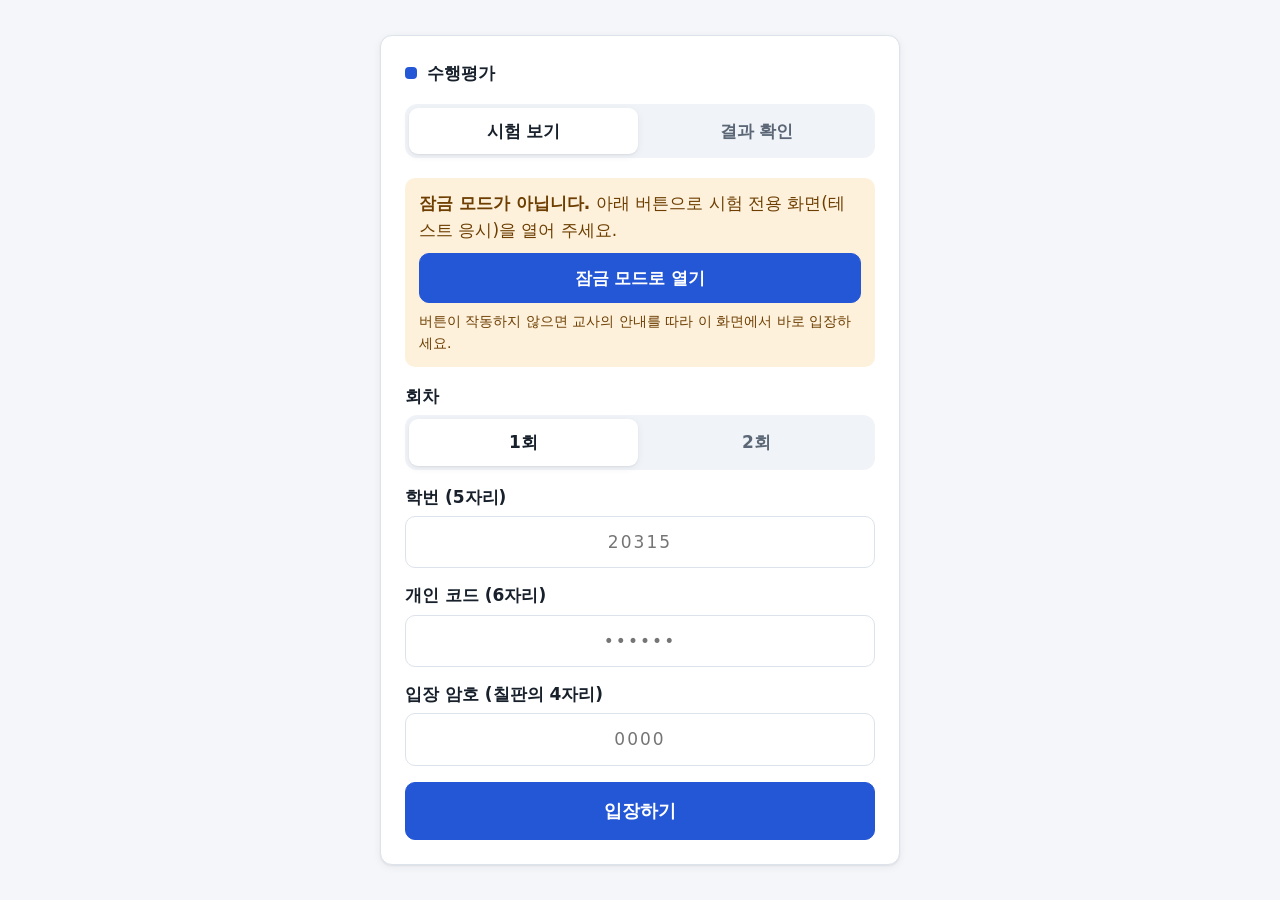
==== index.html @ e3b39c0d "문제은행 수행평가 사이트 첫 배포 학생 응시·결과 화면, 교사 관리 화면, Supabase 출제·채점 함수  Co-Authored-By: Claude Opus 5.5 <norepl" ====
<!doctype html>
<html lang="ko">
<head>
<meta charset="utf-8">
<meta name="viewport" content="width=device-width, initial-scale=1">
<title>수행평가 응시</title>
<link rel="stylesheet" href="css/style.css">
<style>
  body.exam { overflow: hidden; user-select: none; -webkit-user-select: none; }
  .brand { display: flex; align-items: center; gap: 10px; font-weight: 800; font-size: 1.05rem; }
  .brand-dot { width: 12px; height: 12px; border-radius: 4px; background: var(--primary); }
  .center-screen { min-height: 100vh; display: flex; align-items: center; justify-content: center; padding: 24px 16px; }
  .rule-list { margin: 0; padding-left: 1.2em; }
  .rule-list li + li { margin-top: 6px; }

  /* 시험 화면 */
  .exam-shell { height: 100vh; display: grid; grid-template-rows: auto 1fr auto; }
  .exam-top { display: flex; align-items: center; gap: 16px; padding: 12px 24px; background: var(--surface); border-bottom: 1px solid var(--line); }
  .timer { font-variant-numeric: tabular-nums; font-weight: 800; font-size: 1.35rem; padding: 4px 14px; border-radius: 10px; background: var(--surface-2); }
  .timer.low { background: var(--bad-soft); color: var(--bad); }
  .save-state { font-size: .85rem; color: var(--text-2); min-width: 64px; text-align: right; }
  .exam-main { display: grid; grid-template-columns: 1fr 260px; gap: 20px; padding: 20px 24px; min-height: 0; }
  .q-card { background: var(--surface); border: 1px solid var(--line); border-radius: 16px; padding: 28px 32px; overflow: auto; }
  .q-no { color: var(--primary); font-weight: 800; margin-bottom: 8px; }
  .q-stem { font-size: 1.3rem; font-weight: 700; line-height: 1.5; margin-bottom: 22px; }
  .opts { display: grid; gap: 12px; }
  .opt { display: flex; gap: 14px; align-items: flex-start; text-align: left; width: 100%; font: inherit; font-size: 1.12rem;
         background: #fff; border: 2px solid var(--line); border-radius: 14px; padding: 16px 18px; cursor: pointer; min-height: 64px; color: var(--text); }
  .opt:hover { border-color: #b9c6dd; }
  .opt .mark { flex: none; width: 34px; height: 34px; border-radius: 50%; border: 2px solid #b9c3d0; display: flex; align-items: center; justify-content: center; font-weight: 800; color: var(--text-2); }
  .opt.sel { border-color: var(--primary); background: var(--primary-soft); }
  .opt.sel .mark { background: var(--primary); border-color: var(--primary); color: #fff; }
  .side { background: var(--surface); border: 1px solid var(--line); border-radius: 16px; padding: 18px; overflow: auto; }
  .grid { display: grid; grid-template-columns: repeat(4, 1fr); gap: 8px; }
  .grid button { font: inherit; font-weight: 700; height: 48px; border-radius: 10px; border: 2px solid var(--line); background: #fff; cursor: pointer; color: var(--text); }
  .grid button.done { background: var(--primary-soft); border-color: #b8c9f3; color: var(--primary); }
  .grid button.cur { border-color: var(--primary); box-shadow: 0 0 0 2px var(--primary) inset; }
  .exam-bottom { display: flex; gap: 12px; padding: 12px 24px; background: var(--surface); border-top: 1px solid var(--line); }

  /* 워터마크: 학번 */
  .watermark { position: fixed; inset: 0; pointer-events: none; z-index: 40; opacity: .035; overflow: hidden;
               font-weight: 800; font-size: 26px; color: #000; line-height: 120px; white-space: pre; transform: rotate(-18deg) scale(1.4); }

  /* 화면 이탈 가림막 */
  .cover { position: fixed; inset: 0; z-index: 60; background: #0f172a; color: #fff; display: flex; align-items: center; justify-content: center; text-align: center; padding: 24px; }
  .cover .btn { margin-top: 18px; }

  /* 결과 */
  .score-big { font-size: 3rem; font-weight: 800; line-height: 1; }
  .review-item { border: 1px solid var(--line); border-radius: 12px; padding: 14px 16px; }
  .review-item.wrong { border-color: #efc4c4; background: #fff8f8; }
  .review-opt { padding: 4px 8px; border-radius: 8px; }
  .review-opt.answer { background: var(--good-soft); color: #0f5534; font-weight: 700; }
  .review-opt.mine-wrong { background: var(--bad-soft); color: #8a1f1f; font-weight: 700; }

  @media (max-width: 860px) {
    .exam-main { grid-template-columns: 1fr; }
    .side { display: none; }
    .q-card { padding: 20px; }
  }
  @media print { body * { display: none !important; } }
</style>
</head>
<body>
<noscript>이 페이지는 자바스크립트가 필요합니다.</noscript>

<!-- 1. 입장 -->
<section id="scr-enter" class="center-screen hidden">
  <div class="card narrow" style="width:100%">
    <div class="brand" style="margin-bottom:18px"><span class="brand-dot"></span>수행평가</div>
    <div class="tabs" role="tablist" style="margin-bottom:20px">
      <button type="button" class="on" data-tab="exam">시험 보기</button>
      <button type="button" data-tab="result">결과 확인</button>
    </div>

    <form id="f-enter" class="stack" autocomplete="off">
      <div id="lock-banner" class="notice warn hidden">
        <strong>잠금 모드가 아닙니다.</strong> 아래 버튼으로 시험 전용 화면(테스트 응시)을 열어 주세요.
        <div style="margin-top:10px"><a id="lock-link" class="btn primary block" href="#">잠금 모드로 열기</a></div>
        <div class="small" style="margin-top:8px">버튼이 작동하지 않으면 교사의 안내를 따라 이 화면에서 바로 입장하세요.</div>
      </div>
      <div id="lock-ok" class="notice good hidden">잠금 모드에서 응시 중입니다.</div>
      <div class="field">
        <label>회차</label>
        <div class="tabs" id="round-pick">
          <button type="button" class="on" data-round="1">1회</button>
          <button type="button" data-round="2">2회</button>
        </div>
      </div>
      <div class="field">
        <label for="in-sno">학번 (5자리)</label>
        <input id="in-sno" class="big-input" type="tel" inputmode="numeric" maxlength="5" placeholder="20315" required>
      </div>
      <div class="field">
        <label for="in-code">개인 코드 (6자리)</label>
        <input id="in-code" class="big-input" type="tel" inputmode="numeric" maxlength="6" placeholder="••••••" required>
      </div>
      <div class="field">
        <label for="in-pin">입장 암호 (칠판의 4자리)</label>
        <input id="in-pin" class="big-input" type="tel" inputmode="numeric" maxlength="4" placeholder="0000" required>
      </div>
      <div id="enter-msg" class="notice bad hidden" role="alert"></div>
      <button class="btn primary lg block" type="submit">입장하기</button>
    </form>

    <form id="f-result" class="stack hidden" autocomplete="off">
      <div class="field">
        <label for="r-sno">학번 (5자리)</label>
        <input id="r-sno" class="big-input" type="tel" inputmode="numeric" maxlength="5" required>
      </div>
      <div class="field">
        <label for="r-code">개인 코드 (6자리)</label>
        <input id="r-code" class="big-input" type="tel" inputmode="numeric" maxlength="6" required>
      </div>
      <div id="result-msg" class="notice bad hidden" role="alert"></div>
      <button class="btn primary lg block" type="submit">결과 보기</button>
    </form>
  </div>
</section>

<!-- 2. 시작 안내 -->
<section id="scr-guide" class="center-screen hidden">
  <div class="card narrow stack" style="width:100%">
    <div class="brand"><span class="brand-dot"></span><span id="g-title">수행평가</span></div>
    <h1 id="g-sno">학번</h1>
    <ul class="rule-list">
      <li><strong id="g-count">20</strong>문항, 제한 시간 <strong id="g-min">20</strong>분입니다. <strong>시작</strong>을 누르면 시간이 흐릅니다.</li>
      <li>답은 고를 때마다 자동으로 저장됩니다.</li>
      <li>시험 중 다른 화면으로 나가거나 전체 화면을 벗어나면 <strong>기록되고 교사 화면에 표시</strong>됩니다.</li>
      <li>복사·붙여넣기·인쇄·우클릭은 막혀 있으며, 시도하면 기록됩니다.</li>
      <li>시간이 끝나면 그때까지 고른 답으로 자동 제출됩니다.</li>
    </ul>
    <div id="guide-msg" class="notice bad hidden" role="alert"></div>
    <button id="btn-start" class="btn primary lg block" type="button">시작</button>
  </div>
</section>

<!-- 3. 시험 -->
<section id="scr-exam" class="exam-shell hidden">
  <header class="exam-top">
    <div class="brand"><span class="brand-dot"></span><span id="e-title"></span></div>
    <span class="badge" id="e-sno"></span>
    <div class="spacer"></div>
    <span class="save-state" id="e-save"></span>
    <span class="muted small" id="e-progress"></span>
    <span class="timer" id="e-timer" aria-live="off">--:--</span>
  </header>
  <main class="exam-main">
    <article class="q-card">
      <div class="q-no" id="e-qno"></div>
      <div class="q-stem" id="e-stem"></div>
      <div class="opts" id="e-opts"></div>
    </article>
    <aside class="side">
      <h3>문항 번호</h3>
      <div class="grid" id="e-grid"></div>
      <p class="small muted" style="margin-top:12px">파란 번호는 답을 고른 문항입니다.</p>
    </aside>
  </main>
  <footer class="exam-bottom">
    <button id="btn-prev" class="btn lg" type="button">← 이전</button>
    <button id="btn-next" class="btn lg" type="button">다음 →</button>
    <div class="spacer"></div>
    <button id="btn-submit" class="btn primary lg" type="button">제출하기</button>
  </footer>
  <div class="watermark" id="watermark" aria-hidden="true"></div>
</section>

<!-- 4. 제출 완료 -->
<section id="scr-done" class="center-screen hidden">
  <div class="card narrow stack" style="width:100%;text-align:center">
    <div style="font-size:3rem">✔</div>
    <h1>제출 완료</h1>
    <p id="done-msg" class="muted">답안이 제출되었습니다. 점수는 시험이 마감된 뒤 '결과 확인'에서 볼 수 있습니다.</p>
    <p class="small muted"><span id="done-count">10</span>초 뒤 첫 화면으로 돌아갑니다.</p>
    <button id="btn-home" class="btn block" type="button">첫 화면으로</button>
  </div>
</section>

<!-- 5. 결과 -->
<section id="scr-result" class="hidden">
  <div class="wrap stack" style="max-width:860px">
    <div class="row"><div class="brand"><span class="brand-dot"></span>결과 확인</div><div class="spacer"></div>
      <span class="badge" id="res-sno"></span><button id="btn-res-back" class="btn sm" type="button">나가기</button></div>
    <div id="res-body" class="stack"></div>
  </div>
</section>

<!-- 화면 이탈 가림막 -->
<div id="cover" class="cover hidden">
  <div>
    <h2>시험 화면을 벗어났습니다</h2>
    <p>이 기록은 교사 화면에 표시됩니다.<br>아래 버튼을 눌러 시험으로 돌아가세요.</p>
    <button id="btn-back" class="btn primary lg" type="button">시험으로 돌아가기</button>
  </div>
</div>

<div id="modal" class="modal-back hidden"><div class="modal" id="modal-body"></div></div>

<script src="config.js"></script>
<script src="vendor/supabase.js"></script>
<script src="js/student.js"></script>
</body>
</html>
---- css/style.css ----
:root {
  --bg: #f4f6f9;
  --surface: #ffffff;
  --surface-2: #f0f3f7;
  --line: #dde3ea;
  --text: #17202b;
  --text-2: #5b6776;
  --primary: #2457d6;
  --primary-soft: #e8eefc;
  --good: #16794a;
  --good-soft: #e3f4ea;
  --bad: #c62f2f;
  --bad-soft: #fbe9e9;
  --warn: #a35d00;
  --warn-soft: #fdf1dc;
  --radius: 12px;
  --shadow: 0 1px 2px rgba(16, 24, 40, .06), 0 2px 8px rgba(16, 24, 40, .06);
  color-scheme: light;
}
* { box-sizing: border-box; }
html, body { margin: 0; }
body {
  background: var(--bg); color: var(--text);
  font-family: "Pretendard", "Malgun Gothic", "Apple SD Gothic Neo", system-ui, sans-serif;
  font-size: 17px; line-height: 1.55; -webkit-tap-highlight-color: transparent;
}
h1, h2, h3 { line-height: 1.3; margin: 0 0 .5em; }
h1 { font-size: 1.6rem; } h2 { font-size: 1.25rem; } h3 { font-size: 1.05rem; }
p { margin: 0 0 .75em; }
.muted { color: var(--text-2); }
.small { font-size: .88rem; }
.hidden { display: none !important; }
.wrap { max-width: 1120px; margin: 0 auto; padding: 24px 16px; }
.narrow { max-width: 520px; }
.card { background: var(--surface); border: 1px solid var(--line); border-radius: var(--radius); box-shadow: var(--shadow); padding: 24px; }
.stack > * + * { margin-top: 16px; }
.row { display: flex; gap: 12px; align-items: center; flex-wrap: wrap; }
.spacer { flex: 1; }

/* 입력 */
label { display: block; font-weight: 600; margin-bottom: 6px; }
input[type=text], input[type=email], input[type=password], input[type=number], input[type=tel], select, textarea {
  width: 100%; font: inherit; padding: 12px 14px; border: 1px solid var(--line); border-radius: 10px;
  background: #fff; color: var(--text);
}
input:focus, select:focus, textarea:focus { outline: 3px solid var(--primary-soft); border-color: var(--primary); }
.field + .field { margin-top: 14px; }
.big-input { font-size: 1.5rem; letter-spacing: .12em; text-align: center; padding: 14px; }

/* 버튼 */
.btn {
  display: inline-flex; align-items: center; justify-content: center; gap: 8px;
  font: inherit; font-weight: 700; border: 1px solid var(--line); background: var(--surface); color: var(--text);
  padding: 11px 18px; border-radius: 10px; cursor: pointer; min-height: 46px; text-decoration: none;
}
.btn:hover { background: var(--surface-2); }
.btn:disabled { opacity: .5; cursor: not-allowed; }
.btn.primary { background: var(--primary); border-color: var(--primary); color: #fff; }
.btn.primary:hover { filter: brightness(1.06); }
.btn.danger { color: var(--bad); border-color: #efc4c4; }
.btn.danger.solid { background: var(--bad); color: #fff; border-color: var(--bad); }
.btn.good { background: var(--good); border-color: var(--good); color: #fff; }
.btn.block { width: 100%; }
.btn.lg { min-height: 58px; font-size: 1.15rem; padding: 14px 24px; }
.btn.sm { min-height: 36px; padding: 6px 12px; font-size: .9rem; }

/* 탭 */
.tabs { display: flex; gap: 4px; background: var(--surface-2); padding: 4px; border-radius: 12px; }
.tabs button { flex: 1; font: inherit; font-weight: 700; border: 0; background: transparent; padding: 10px 12px; border-radius: 9px; cursor: pointer; color: var(--text-2); }
.tabs button.on { background: var(--surface); color: var(--text); box-shadow: var(--shadow); }

/* 알림 */
.notice { border-radius: 10px; padding: 12px 14px; background: var(--surface-2); }
.notice.bad { background: var(--bad-soft); color: #8a1f1f; }
.notice.good { background: var(--good-soft); color: #0f5534; }
.notice.warn { background: var(--warn-soft); color: #6d3e00; }
.badge { display: inline-block; font-size: .78rem; font-weight: 700; padding: 2px 8px; border-radius: 999px; background: var(--surface-2); color: var(--text-2); white-space: nowrap; }
.badge.good { background: var(--good-soft); color: var(--good); }
.badge.bad { background: var(--bad-soft); color: var(--bad); }
.badge.warn { background: var(--warn-soft); color: var(--warn); }
.badge.primary { background: var(--primary-soft); color: var(--primary); }

/* 표 */
.table-wrap { overflow-x: auto; border: 1px solid var(--line); border-radius: var(--radius); background: var(--surface); }
table { border-collapse: collapse; width: 100%; font-size: .93rem; }
th, td { padding: 9px 12px; border-bottom: 1px solid var(--line); text-align: left; vertical-align: middle; }
th { background: var(--surface-2); font-weight: 700; white-space: nowrap; position: sticky; top: 0; }
tr:last-child td { border-bottom: 0; }
td.num, th.num { text-align: right; font-variant-numeric: tabular-nums; }
tr.alert td { background: var(--bad-soft); }
tr.dim td { color: var(--text-2); background: #fafbfc; }

/* 모달 */
.modal-back { position: fixed; inset: 0; background: rgba(15, 23, 42, .45); display: flex; align-items: center; justify-content: center; padding: 16px; z-index: 50; }
.modal { background: var(--surface); border-radius: 16px; max-width: 560px; width: 100%; max-height: 90vh; overflow: auto; padding: 24px; box-shadow: 0 20px 50px rgba(0,0,0,.25); }

/* 토스트 */
.toast { position: fixed; left: 50%; bottom: 28px; transform: translateX(-50%); background: #1f2937; color: #fff; padding: 12px 18px; border-radius: 10px; z-index: 80; font-weight: 600; box-shadow: var(--shadow); max-width: calc(100% - 32px); }

@media (max-width: 640px) {
  .card { padding: 18px; }
  body { font-size: 16px; }
}
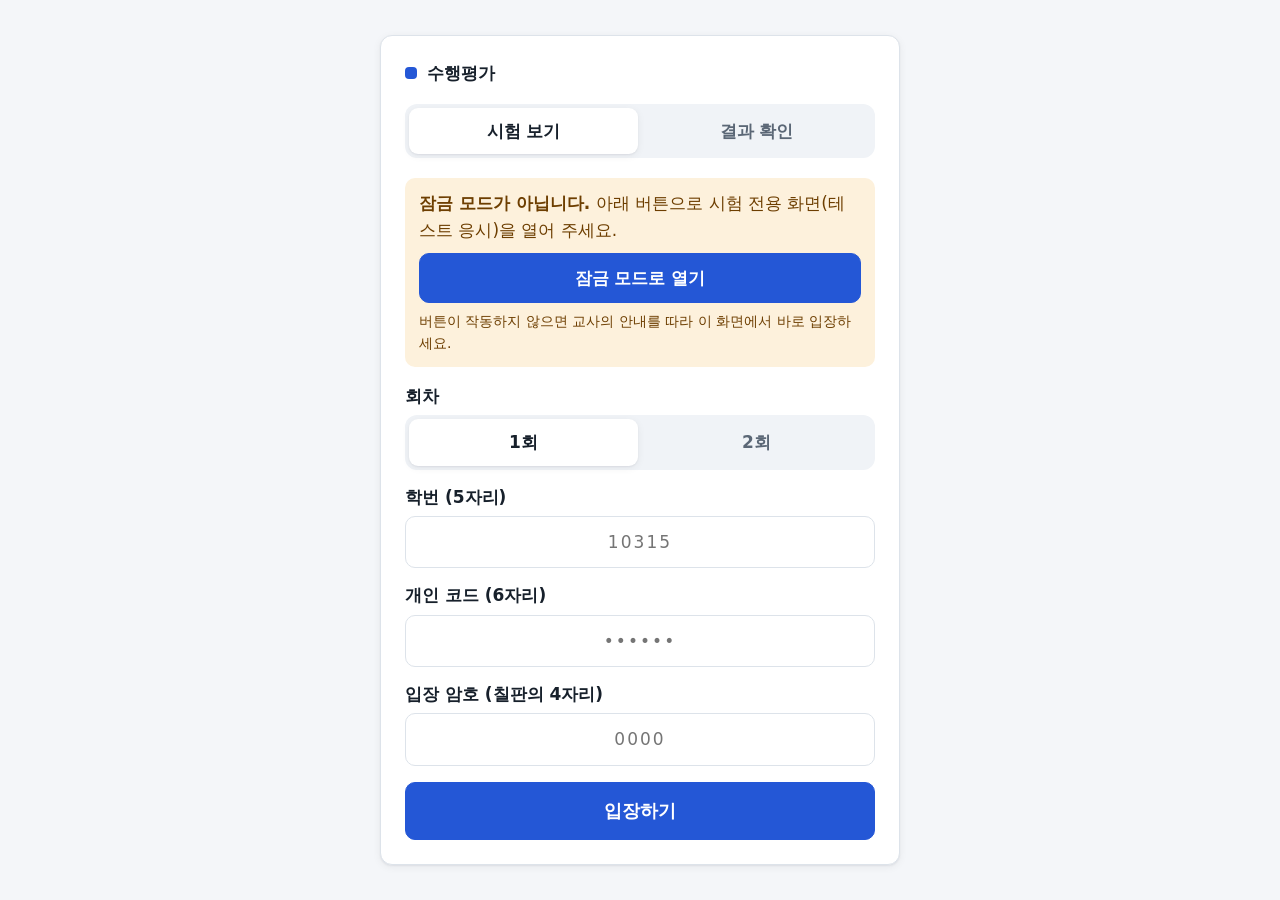
==== commit 4972aea9: "학번 예시를 1학년 기준으로 변경 Co-Authored-By: Claude Opus 5.5 <noreply@anthropic.com> Claude-Session: https://c" ====
--- a/index.html
+++ b/index.html
@@ -89,7 +89,7 @@
       </div>
       <div class="field">
         <label for="in-sno">학번 (5자리)</label>
-        <input id="in-sno" class="big-input" type="tel" inputmode="numeric" maxlength="5" placeholder="20315" required>
+        <input id="in-sno" class="big-input" type="tel" inputmode="numeric" maxlength="5" placeholder="10315" required>
       </div>
       <div class="field">
         <label for="in-code">개인 코드 (6자리)</label>
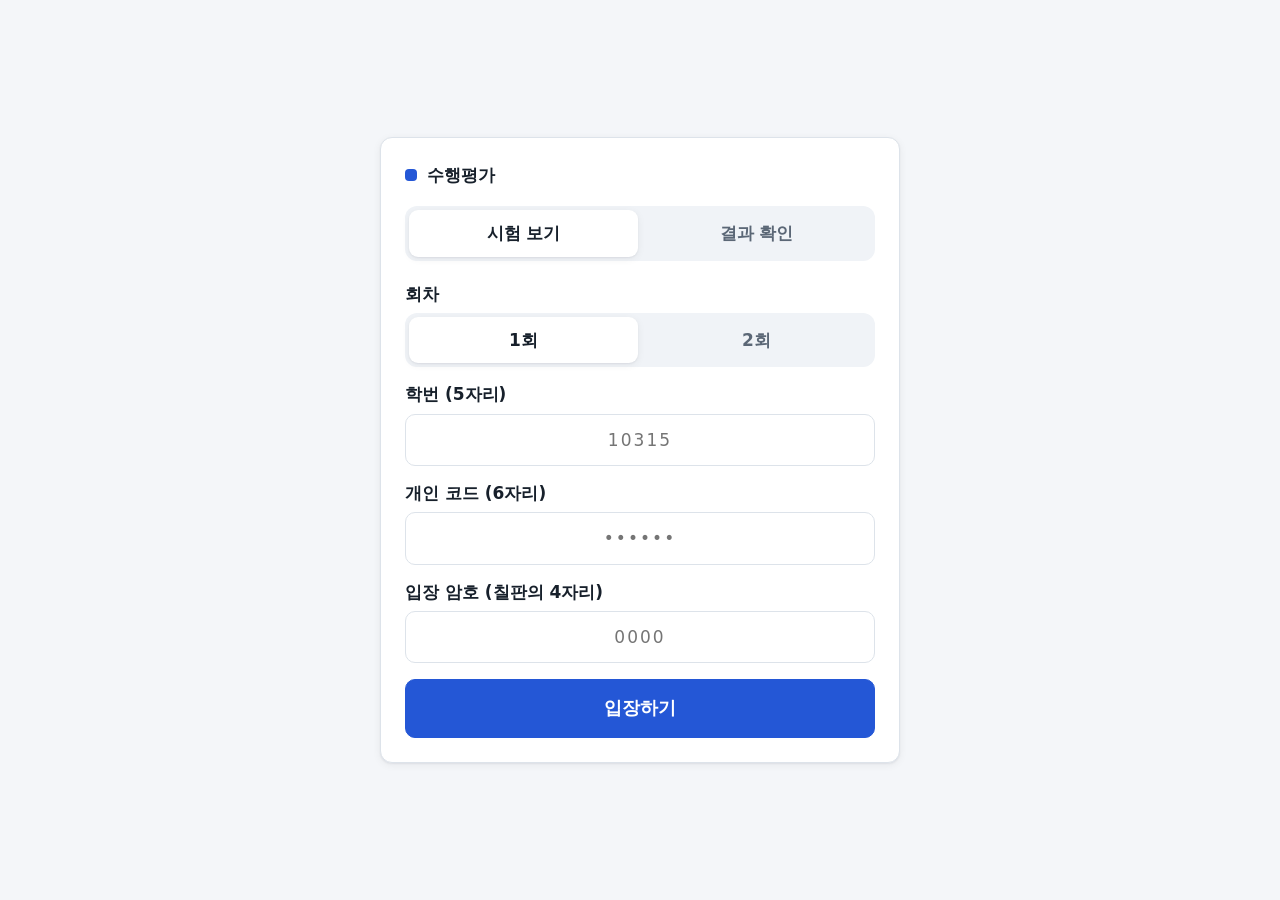
==== commit abd21c1e: "시험 공정성 보강: 키보드 잠금, 초점 잃으면 문제 가림, 잠금 모드 스위치(기본 끔) - 전체 화면에서 Alt+Tab·윈도우 키 막기(크롬·엣지 키보드 잠금) - 다른 창에 초점" ====
--- a/index.html
+++ b/index.html
@@ -13,29 +13,64 @@
   .rule-list { margin: 0; padding-left: 1.2em; }
   .rule-list li + li { margin-top: 6px; }
 
-  /* 시험 화면 */
-  .exam-shell { height: 100vh; display: grid; grid-template-rows: auto 1fr auto; }
-  .exam-top { display: flex; align-items: center; gap: 16px; padding: 12px 24px; background: var(--surface); border-bottom: 1px solid var(--line); }
+  /* 시험 화면 (CBT 방식) */
+  .exam-shell { --qs: 1; height: 100vh; height: 100dvh; display: grid; grid-template-rows: auto 1fr auto; }
+  .exam-top { display: flex; align-items: center; gap: 14px; padding: 10px 20px; background: var(--surface); border-bottom: 1px solid var(--line); flex-wrap: wrap; }
+  .who { display: flex; align-items: center; gap: 8px; font-weight: 700; }
+  .stat { font-size: .9rem; color: var(--text-2); white-space: nowrap; }
+  .stat strong { color: var(--text); font-size: 1.05rem; }
+  .stat.warn strong { color: var(--bad); }
+  .fontsize { display: flex; align-items: center; gap: 4px; }
+  .fontsize span { font-size: .85rem; color: var(--text-2); margin-right: 2px; }
+  .fontsize button { font: inherit; font-weight: 800; width: 40px; height: 36px; border-radius: 8px; border: 1px solid var(--line); background: #fff; cursor: pointer; color: var(--text); }
+  .fontsize button.on { background: var(--primary); border-color: var(--primary); color: #fff; }
   .timer { font-variant-numeric: tabular-nums; font-weight: 800; font-size: 1.35rem; padding: 4px 14px; border-radius: 10px; background: var(--surface-2); }
   .timer.low { background: var(--bad-soft); color: var(--bad); }
-  .save-state { font-size: .85rem; color: var(--text-2); min-width: 64px; text-align: right; }
-  .exam-main { display: grid; grid-template-columns: 1fr 260px; gap: 20px; padding: 20px 24px; min-height: 0; }
-  .q-card { background: var(--surface); border: 1px solid var(--line); border-radius: 16px; padding: 28px 32px; overflow: auto; }
-  .q-no { color: var(--primary); font-weight: 800; margin-bottom: 8px; }
-  .q-stem { font-size: 1.3rem; font-weight: 700; line-height: 1.5; margin-bottom: 22px; }
+  .save-state { font-size: .82rem; color: var(--text-2); min-width: 56px; text-align: right; }
+  .exam-main { display: grid; grid-template-columns: 1fr auto; gap: 16px; padding: 16px 20px; min-height: 0; }
+  .q-card { background: var(--surface); border: 1px solid var(--line); border-radius: 16px; padding: 24px 30px; overflow: auto; min-height: 0; }
+  .q-head { display: flex; align-items: center; gap: 12px; margin-bottom: 12px; }
+  .q-no { color: var(--primary); font-weight: 800; font-size: calc(1.05rem * var(--qs)); }
+  .flag-btn { font: inherit; font-size: .9rem; font-weight: 700; border: 1px solid var(--line); background: #fff; border-radius: 999px; padding: 6px 14px; cursor: pointer; color: var(--text-2); min-height: 36px; }
+  .flag-btn.on { background: var(--warn-soft); border-color: #f0c98a; color: var(--warn); }
+  .q-stem { font-size: calc(1.3rem * var(--qs)); font-weight: 700; line-height: 1.55; margin-bottom: 20px; }
   .opts { display: grid; gap: 12px; }
-  .opt { display: flex; gap: 14px; align-items: flex-start; text-align: left; width: 100%; font: inherit; font-size: 1.12rem;
-         background: #fff; border: 2px solid var(--line); border-radius: 14px; padding: 16px 18px; cursor: pointer; min-height: 64px; color: var(--text); }
+  .opt { display: flex; gap: 14px; align-items: center; text-align: left; width: 100%; font: inherit; font-size: calc(1.12rem * var(--qs));
+         background: #fff; border: 2px solid var(--line); border-radius: 14px; padding: 14px 18px; cursor: pointer; min-height: 60px; color: var(--text); }
   .opt:hover { border-color: #b9c6dd; }
   .opt .mark { flex: none; width: 34px; height: 34px; border-radius: 50%; border: 2px solid #b9c3d0; display: flex; align-items: center; justify-content: center; font-weight: 800; color: var(--text-2); }
   .opt.sel { border-color: var(--primary); background: var(--primary-soft); }
   .opt.sel .mark { background: var(--primary); border-color: var(--primary); color: #fff; }
-  .side { background: var(--surface); border: 1px solid var(--line); border-radius: 16px; padding: 18px; overflow: auto; }
-  .grid { display: grid; grid-template-columns: repeat(4, 1fr); gap: 8px; }
-  .grid button { font: inherit; font-weight: 700; height: 48px; border-radius: 10px; border: 2px solid var(--line); background: #fff; cursor: pointer; color: var(--text); }
-  .grid button.done { background: var(--primary-soft); border-color: #b8c9f3; color: var(--primary); }
-  .grid button.cur { border-color: var(--primary); box-shadow: 0 0 0 2px var(--primary) inset; }
-  .exam-bottom { display: flex; gap: 12px; padding: 12px 24px; background: var(--surface); border-top: 1px solid var(--line); }
+
+  /* 답안 표기란: 화면 크기에 맞춰 1줄·2줄·번호판으로 자동 배치 */
+  .omr { background: var(--surface); border: 1px solid var(--line); border-radius: 16px; padding: 12px; display: flex; flex-direction: column; min-height: 0; }
+  .omr h3 { font-size: .95rem; margin: 2px 4px 8px; }
+  .omr-body { flex: 1; min-height: 0; display: grid; gap: 4px 14px; align-content: start; overflow: auto; }
+  .omr.c1 .omr-body { grid-template-columns: auto; grid-auto-flow: row; }
+  .omr.c2 .omr-body { grid-template-columns: auto auto; grid-template-rows: repeat(10, auto); grid-auto-flow: column; }
+  .omr-row { display: flex; align-items: center; gap: 4px; border-radius: 10px; padding: 0 4px; height: var(--row-h, 44px); }
+  .omr-row.cur { background: var(--primary-soft); }
+  .omr-no { font: inherit; font-weight: 800; width: 44px; height: calc(var(--row-h, 44px) - 4px); border: 0; background: transparent; cursor: pointer; color: var(--text); display: flex; align-items: center; justify-content: center; gap: 2px; border-radius: 8px; }
+  .omr-no .fl { color: var(--warn); font-size: .8rem; }
+  .bub { font: inherit; font-weight: 700; width: var(--bub, 38px); height: var(--bub, 38px); border-radius: 50%; border: 2px solid #b9c3d0; background: #fff; cursor: pointer; color: var(--text-2); padding: 0; font-size: .95rem; }
+  .bub.on { background: #1f2937; border-color: #1f2937; color: #fff; }
+  .omr.compact .omr-body { grid-template-columns: repeat(4, 1fr); gap: 8px; }
+  .omr.compact .bub { display: none; }
+  .omr.compact .omr-row { padding: 0; height: 48px; }
+  .omr.compact .omr-no { width: 100%; height: 48px; border: 2px solid var(--line); background: #fff; }
+  .omr.compact .omr-row.done .omr-no { background: var(--primary-soft); border-color: #b8c9f3; color: var(--primary); }
+  .omr.compact .omr-row.cur .omr-no { border-color: var(--primary); }
+  .omr.compact .omr-legend { display: none; }
+  .omr-legend { font-size: .78rem; color: var(--text-2); margin: 8px 4px 0; }
+  .exam-bottom { display: flex; gap: 10px; padding: 10px 20px; background: var(--surface); border-top: 1px solid var(--line); flex-wrap: wrap; }
+
+  /* 제출 전 점검 */
+  .check-grid { display: grid; grid-template-columns: repeat(5, 1fr); gap: 8px; margin: 12px 0; }
+  .check-grid button { font: inherit; font-weight: 700; height: 52px; border-radius: 10px; border: 2px solid var(--line); background: #fff; cursor: pointer; color: var(--text); display: flex; flex-direction: column; align-items: center; justify-content: center; line-height: 1.1; }
+  .check-grid button small { font-size: .72rem; font-weight: 600; }
+  .check-grid button.done { background: var(--primary-soft); border-color: #b8c9f3; color: var(--primary); }
+  .check-grid button.empty { background: var(--bad-soft); border-color: #efc4c4; color: var(--bad); }
+  .check-grid button.flag { box-shadow: 0 0 0 3px #f0c98a inset; }
 
   /* 워터마크: 학번 */
   .watermark { position: fixed; inset: 0; pointer-events: none; z-index: 40; opacity: .035; overflow: hidden;
@@ -53,10 +88,10 @@
   .review-opt.answer { background: var(--good-soft); color: #0f5534; font-weight: 700; }
   .review-opt.mine-wrong { background: var(--bad-soft); color: #8a1f1f; font-weight: 700; }
 
-  @media (max-width: 860px) {
-    .exam-main { grid-template-columns: 1fr; }
-    .side { display: none; }
-    .q-card { padding: 20px; }
+  @media (max-width: 760px) {
+    .exam-main { grid-template-columns: 1fr; grid-template-rows: 1fr auto; }
+    .omr { max-height: 34vh; }
+    .q-card { padding: 18px; }
   }
   @media print { body * { display: none !important; } }
 </style>
@@ -126,7 +161,8 @@
     <ul class="rule-list">
       <li><strong id="g-count">20</strong>문항, 제한 시간 <strong id="g-min">20</strong>분입니다. <strong>시작</strong>을 누르면 시간이 흐릅니다.</li>
       <li>답은 고를 때마다 자동으로 저장됩니다.</li>
-      <li>시험 중 다른 화면으로 나가거나 전체 화면을 벗어나면 <strong>기록되고 교사 화면에 표시</strong>됩니다.</li>
+      <li>시험은 <strong>전체 화면</strong>으로 진행되며, Alt+Tab·윈도우 키는 막힙니다.</li>
+      <li>다른 창으로 나가거나 전체 화면을 벗어나면 <strong>문제가 가려지고, 기록되어 교사 화면에 바로 표시</strong>됩니다.</li>
       <li>복사·붙여넣기·인쇄·우클릭은 막혀 있으며, 시도하면 기록됩니다.</li>
       <li>시간이 끝나면 그때까지 고른 답으로 자동 제출됩니다.</li>
     </ul>
@@ -138,30 +174,37 @@
 <!-- 3. 시험 -->
 <section id="scr-exam" class="exam-shell hidden">
   <header class="exam-top">
-    <div class="brand"><span class="brand-dot"></span><span id="e-title"></span></div>
-    <span class="badge" id="e-sno"></span>
+    <div class="who"><span class="brand-dot"></span><span id="e-title"></span><span class="badge primary" id="e-sno"></span></div>
     <div class="spacer"></div>
+    <span class="stat">전체 <strong id="e-total">20</strong></span>
+    <span class="stat warn" id="e-left-wrap">안 푼 문제 <strong id="e-left">20</strong></span>
+    <div class="fontsize" role="group" aria-label="글자 크기"><span>글자 크기</span>
+      <button type="button" data-fs="1" class="on">가</button><button type="button" data-fs="1.15">가</button><button type="button" data-fs="1.3">가</button>
+    </div>
     <span class="save-state" id="e-save"></span>
-    <span class="muted small" id="e-progress"></span>
     <span class="timer" id="e-timer" aria-live="off">--:--</span>
   </header>
   <main class="exam-main">
-    <article class="q-card">
-      <div class="q-no" id="e-qno"></div>
+    <article class="q-card" id="q-card">
+      <div class="q-head">
+        <div class="q-no" id="e-qno"></div>
+        <button type="button" class="flag-btn" id="btn-flag">☆ 다시 볼 문제로 표시</button>
+      </div>
       <div class="q-stem" id="e-stem"></div>
       <div class="opts" id="e-opts"></div>
     </article>
-    <aside class="side">
-      <h3>문항 번호</h3>
-      <div class="grid" id="e-grid"></div>
-      <p class="small muted" style="margin-top:12px">파란 번호는 답을 고른 문항입니다.</p>
+    <aside class="omr c1" id="omr">
+      <h3>답안 표기란</h3>
+      <div class="omr-body" id="omr-body"></div>
+      <div class="omr-legend" id="omr-legend">번호를 누르면 그 문제로 갑니다. ⚑는 다시 볼 문제입니다.</div>
     </aside>
   </main>
   <footer class="exam-bottom">
-    <button id="btn-prev" class="btn lg" type="button">← 이전</button>
-    <button id="btn-next" class="btn lg" type="button">다음 →</button>
+    <button id="btn-prev" class="btn lg" type="button">← 이전 문제</button>
+    <button id="btn-next" class="btn lg" type="button">다음 문제 →</button>
+    <button id="btn-empty" class="btn lg" type="button">안 푼 문제로</button>
     <div class="spacer"></div>
-    <button id="btn-submit" class="btn primary lg" type="button">제출하기</button>
+    <button id="btn-submit" class="btn primary lg" type="button">답안 제출</button>
   </footer>
   <div class="watermark" id="watermark" aria-hidden="true"></div>
 </section>
@@ -190,7 +233,7 @@
 <div id="cover" class="cover hidden">
   <div>
     <h2>시험 화면을 벗어났습니다</h2>
-    <p>이 기록은 교사 화면에 표시됩니다.<br>아래 버튼을 눌러 시험으로 돌아가세요.</p>
+    <p>다른 창이나 전체 화면 밖으로 나가면 문제가 가려지고, 이 기록은 교사 화면에 바로 표시됩니다.<br>아래 버튼을 눌러 시험으로 돌아가세요.</p>
     <button id="btn-back" class="btn primary lg" type="button">시험으로 돌아가기</button>
   </div>
 </div>
